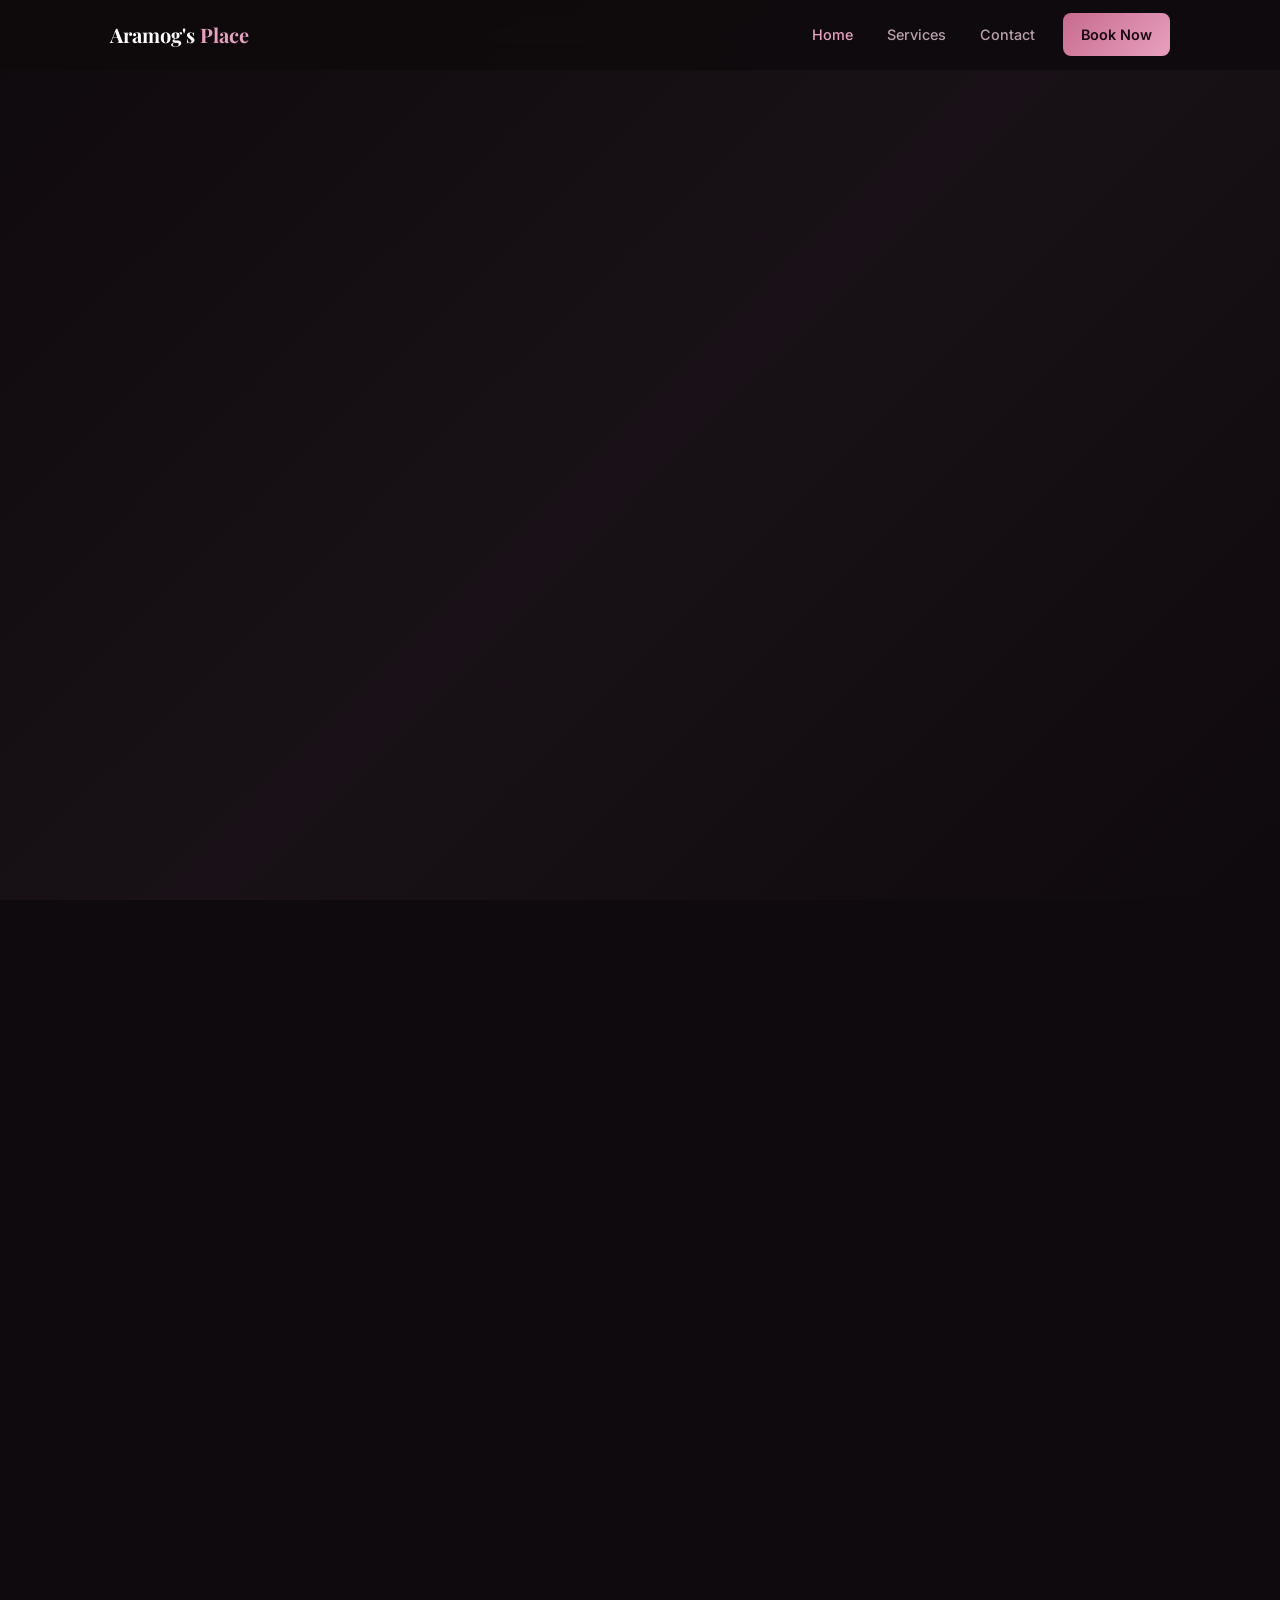
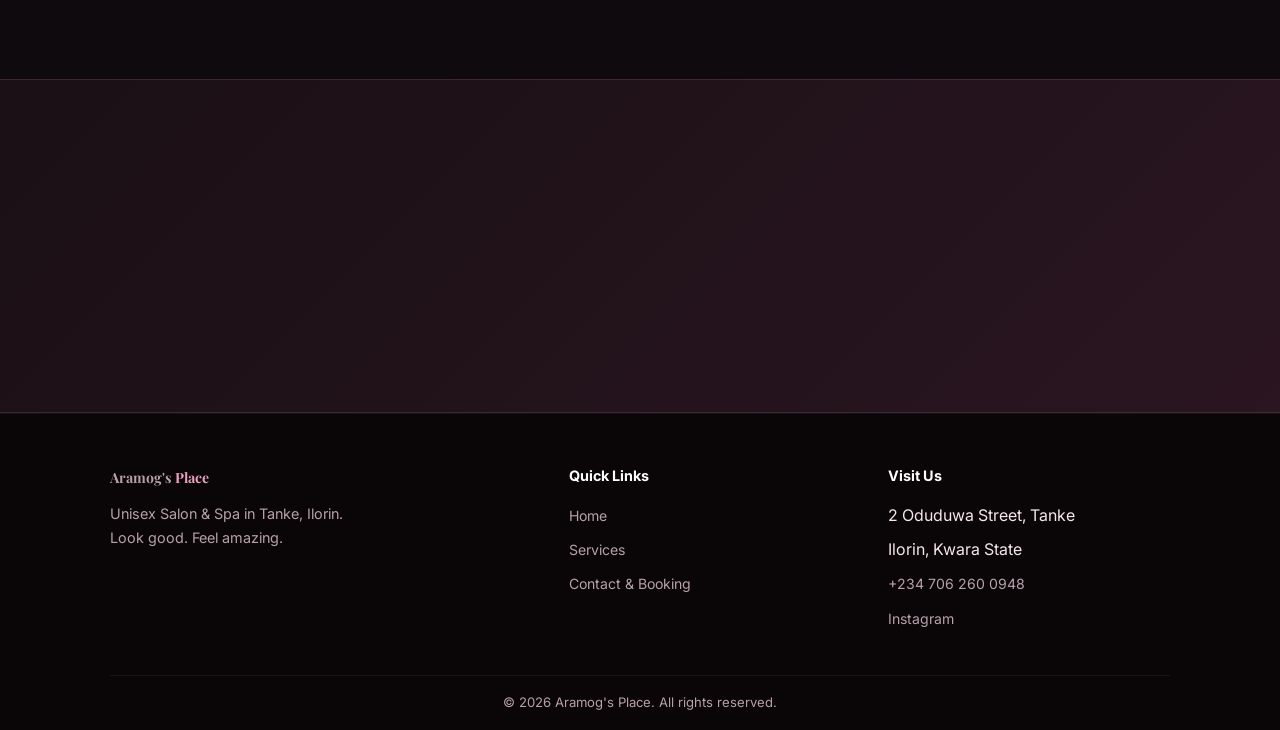
==== index.html @ 9e87bd67 "Add files via upload" ====
<!DOCTYPE html>
<html lang="en">
<head>
  <meta charset="UTF-8">
  <meta name="viewport" content="width=device-width, initial-scale=1.0">
  <title>Aramog's Place | Unisex Salon & Spa — Ilorin</title>
  <meta name="description" content="Aramog's Place Unisex Salon and Spa in Tanke, Ilorin. Hairstyling, facial treatments, massage, body scrubbing and waxing.">
  <link rel="stylesheet" href="styles.css">
</head>
<body>

  <nav class="nav">
    <div class="nav-inner">
      <a href="index.html" class="logo">Aramog's <span>Place</span></a>
      <button class="menu-toggle" aria-label="Menu"><span></span><span></span><span></span></button>
      <div class="nav-links">
        <a href="index.html" class="active">Home</a>
        <a href="services.html">Services</a>
        <a href="contact.html">Contact</a>
        <a href="contact.html" class="btn-nav">Book Now</a>
      </div>
    </div>
  </nav>

  <section class="hero">
    <div class="hero-bg"></div>
    <div class="container">
      <div class="hero-content">
        <div class="hero-badge reveal">Unisex Salon & Spa · Ilorin</div>
        <h1 class="reveal reveal-d1">Look Good.<br>Feel <span>Amazing.</span></h1>
        <p class="reveal reveal-d2">Welcome to Aramog's Place — your go-to unisex salon and spa in Tanke, Ilorin. Premium hairstyling, facials, massage and full body care in a calm, modern space.</p>
        <div class="hero-btns reveal reveal-d3">
          <a href="contact.html" class="btn btn-primary">Book an Appointment</a>
          <a href="services.html" class="btn btn-outline">Our Services</a>
          <a href="https://wa.me/2347062600948" target="_blank" class="btn btn-whatsapp">WhatsApp Us</a>
        </div>
      </div>
    </div>
  </section>

  <section class="section">
    <div class="container">
      <div class="section-header reveal">
        <span class="label">What We Do</span>
        <h2>Our Signature Services</h2>
        <p>From sharp cuts to deep relaxation — everything you need under one roof.</p>
      </div>
      <div class="services-grid">
        <div class="service-card reveal">
          <div class="service-icon">💇</div>
          <h3>Unisex Hairstyling</h3>
          <p>Cuts, colour, treatments and styling for men and women. Fresh looks that suit your face and lifestyle.</p>
        </div>
        <div class="service-card reveal reveal-d1">
          <div class="service-icon">✨</div>
          <h3>Facial Treatments</h3>
          <p>Deep cleansing and glow facials to refresh your skin and leave you looking radiant.</p>
        </div>
        <div class="service-card reveal reveal-d2">
          <div class="service-icon">🧘</div>
          <h3>Massage Therapy</h3>
          <p>Relaxing full-body and targeted massage to melt stress and ease tired muscles.</p>
        </div>
        <div class="service-card reveal">
          <div class="service-icon">🧴</div>
          <h3>Body Scrubbing</h3>
          <p>Exfoliating body treatments that leave your skin smooth, soft and renewed.</p>
        </div>
        <div class="service-card reveal reveal-d1">
          <div class="service-icon">🌟</div>
          <h3>Body Waxing</h3>
          <p>Professional waxing services for smooth, clean results with care and comfort.</p>
        </div>
        <div class="service-card reveal reveal-d2">
          <div class="service-icon">👑</div>
          <h3>Spa Experience</h3>
          <p>A calm, private space designed for you to unwind and leave feeling brand new.</p>
        </div>
      </div>
      <div style="text-align:center;margin-top:36px;" class="reveal">
        <a href="services.html" class="btn btn-outline">View All Services</a>
      </div>
    </div>
  </section>

  <section class="section section-alt">
    <div class="container">
      <div class="about-grid">
        <div class="about-img reveal">
          <img src="assets/reception.jpg" alt="Aramog's Place reception">
        </div>
        <div class="about-content reveal reveal-d1">
          <h2>A space made for you</h2>
          <p>Aramog's Place is a modern unisex salon and spa in the heart of Tanke, Ilorin. We combine skilled stylists, quality products and a peaceful atmosphere so every visit feels special.</p>
          <p>Whether you need a fresh cut, a full spa day or a quick treatment before an event — we’re here to take care of you.</p>
          <div class="feature-list">
            <div class="feature-item"><div class="dot">✓</div><div><strong>Unisex</strong> — men and women welcome</div></div>
            <div class="feature-item"><div class="dot">✓</div><div><strong>Clean & modern</strong> salon and spa rooms</div></div>
            <div class="feature-item"><div class="dot">✓</div><div><strong>Experienced team</strong> focused on your comfort</div></div>
          </div>
        </div>
      </div>
    </div>
  </section>

  <section class="section">
    <div class="container">
      <div class="section-header reveal">
        <span class="label">Our Space</span>
        <h2>Inside Aramog's Place</h2>
        <p>A clean, stylish environment where beauty and relaxation meet.</p>
      </div>
      <div class="gallery-grid">
        <div class="gallery-item reveal"><img src="assets/salon-floor.jpg" alt="Salon floor"></div>
        <div class="gallery-item reveal reveal-d1"><img src="assets/spa-room.jpg" alt="Spa room"></div>
        <div class="gallery-item reveal reveal-d2"><img src="assets/styling.jpg" alt="Styling station"></div>
        <div class="gallery-item reveal"><img src="assets/haircut.jpg" alt="Hair service"></div>
        <div class="gallery-item reveal reveal-d1"><img src="assets/interior.jpg" alt="Interior"></div>
        <div class="gallery-item reveal reveal-d2"><img src="assets/service-1.jpg" alt="Client service"></div>
      </div>
    </div>
  </section>

  <section class="cta">
    <div class="container reveal">
      <h2>Ready for your next look?</h2>
      <p>Book your appointment today — walk-ins are welcome when space allows.</p>
      <div class="hero-btns" style="justify-content:center;">
        <a href="contact.html" class="btn btn-primary">Book Now</a>
        <a href="https://wa.me/2347062600948" target="_blank" class="btn btn-whatsapp">Chat on WhatsApp</a>
      </div>
    </div>
  </section>

  <footer class="footer">
    <div class="container">
      <div class="footer-grid">
        <div class="footer-brand">
          <a href="index.html" class="logo">Aramog's <span>Place</span></a>
          <p>Unisex Salon & Spa in Tanke, Ilorin. Look good. Feel amazing.</p>
        </div>
        <div>
          <h4>Quick Links</h4>
          <ul>
            <li><a href="index.html">Home</a></li>
            <li><a href="services.html">Services</a></li>
            <li><a href="contact.html">Contact & Booking</a></li>
          </ul>
        </div>
        <div>
          <h4>Visit Us</h4>
          <ul>
            <li>2 Oduduwa Street, Tanke</li>
            <li>Ilorin, Kwara State</li>
            <li><a href="https://wa.me/2347062600948">+234 706 260 0948</a></li>
            <li><a href="https://www.instagram.com/aramog_place/" target="_blank">Instagram</a></li>
          </ul>
        </div>
      </div>
      <div class="footer-bottom">© 2026 Aramog's Place. All rights reserved.</div>
    </div>
  </footer>

  <script src="script.js"></script>
</body>
</html>
---- styles.css ----
@import url('https://fonts.googleapis.com/css2?family=Playfair+Display:wght@600;700&family=Inter:wght@400;500;600;700&display=swap');

:root {
  --bg: #0f0a0d;
  --bg-2: #1a1218;
  --card: #221820;
  --pink: #e8a0bf;
  --pink-deep: #c76b8e;
  --gold: #d4a574;
  --cream: #f5e6eb;
  --white: #ffffff;
  --muted: #b8a0ab;
  --border: rgba(232, 160, 191, 0.15);
  --radius: 16px;
  --font: 'Inter', system-ui, sans-serif;
  --serif: 'Playfair Display', Georgia, serif;
}

* { margin: 0; padding: 0; box-sizing: border-box; }
html { scroll-behavior: smooth; }
body {
  font-family: var(--font);
  background: var(--bg);
  color: var(--cream);
  line-height: 1.65;
  overflow-x: hidden;
}
img { max-width: 100%; display: block; }
a { text-decoration: none; color: inherit; }
ul { list-style: none; }

.container {
  width: 100%;
  max-width: 1100px;
  margin: 0 auto;
  padding: 0 20px;
}

/* NAV */
.nav {
  position: fixed;
  top: 0; left: 0; right: 0;
  z-index: 1000;
  height: 70px;
  display: flex;
  align-items: center;
  background: rgba(15, 10, 13, 0.9);
  backdrop-filter: blur(14px);
  border-bottom: 1px solid transparent;
  transition: 0.3s;
}
.nav.scrolled { border-bottom-color: var(--border); }
.nav-inner {
  width: 100%;
  max-width: 1100px;
  margin: 0 auto;
  padding: 0 20px;
  display: flex;
  align-items: center;
  justify-content: space-between;
}
.logo {
  font-family: var(--serif);
  font-size: 1.25rem;
  font-weight: 700;
  color: var(--white);
}
.logo span { color: var(--pink); }
.nav-links {
  display: flex;
  align-items: center;
  gap: 6px;
}
.nav-links a {
  padding: 8px 14px;
  font-size: 0.9rem;
  font-weight: 500;
  color: var(--muted);
  border-radius: 8px;
  transition: 0.2s;
}
.nav-links a:hover,
.nav-links a.active { color: var(--pink); }
.nav-links .btn-nav {
  background: linear-gradient(135deg, var(--pink-deep), var(--pink));
  color: #1a0a10 !important;
  font-weight: 600;
  padding: 10px 18px;
  margin-left: 8px;
}
.menu-toggle {
  display: none;
  flex-direction: column;
  gap: 5px;
  background: none;
  border: none;
  cursor: pointer;
  padding: 8px;
}
.menu-toggle span {
  width: 22px; height: 2px;
  background: var(--cream);
  border-radius: 2px;
  transition: 0.3s;
}
.menu-toggle.active span:nth-child(1) { transform: translateY(7px) rotate(45deg); }
.menu-toggle.active span:nth-child(2) { opacity: 0; }
.menu-toggle.active span:nth-child(3) { transform: translateY(-7px) rotate(-45deg); }

/* HERO */
.hero {
  min-height: 100vh;
  display: flex;
  align-items: center;
  padding: 120px 0 80px;
  position: relative;
  overflow: hidden;
}
.hero-bg {
  position: absolute;
  inset: 0;
  background:
    linear-gradient(135deg, rgba(15,10,13,0.92) 0%, rgba(26,18,24,0.85) 50%, rgba(15,10,13,0.9) 100%),
    url('assets/salon-floor.jpg') center/cover;
  z-index: 0;
}
.hero-content { position: relative; z-index: 1; max-width: 640px; }
.hero-badge {
  display: inline-block;
  font-size: 0.75rem;
  font-weight: 600;
  letter-spacing: 0.12em;
  text-transform: uppercase;
  color: var(--pink);
  border: 1px solid var(--border);
  padding: 6px 14px;
  border-radius: 50px;
  margin-bottom: 20px;
}
.hero h1 {
  font-family: var(--serif);
  font-size: clamp(2.4rem, 5vw, 3.4rem);
  font-weight: 700;
  line-height: 1.15;
  margin-bottom: 16px;
  color: var(--white);
}
.hero h1 span { color: var(--pink); }
.hero p {
  font-size: 1.08rem;
  color: var(--muted);
  margin-bottom: 32px;
  max-width: 480px;
}
.hero-btns { display: flex; flex-wrap: wrap; gap: 12px; }

/* BUTTONS */
.btn {
  display: inline-flex;
  align-items: center;
  justify-content: center;
  gap: 8px;
  padding: 14px 26px;
  font-size: 0.92rem;
  font-weight: 600;
  border-radius: 10px;
  border: none;
  cursor: pointer;
  transition: 0.25s;
  font-family: var(--font);
}
.btn-primary {
  background: linear-gradient(135deg, var(--pink-deep), var(--pink));
  color: #1a0a10;
}
.btn-primary:hover {
  transform: translateY(-2px);
  box-shadow: 0 10px 30px rgba(199, 107, 142, 0.35);
}
.btn-outline {
  background: transparent;
  color: var(--cream);
  border: 1.5px solid rgba(232, 160, 191, 0.35);
}
.btn-outline:hover {
  border-color: var(--pink);
  color: var(--pink);
}
.btn-whatsapp {
  background: #25d366;
  color: white;
}
.btn-whatsapp:hover { background: #1da851; }

/* SECTIONS */
.section { padding: 90px 0; }
.section-alt { background: var(--bg-2); }
.section-header {
  text-align: center;
  max-width: 520px;
  margin: 0 auto 48px;
}
.section-header .label {
  display: block;
  font-size: 0.75rem;
  font-weight: 700;
  letter-spacing: 0.14em;
  text-transform: uppercase;
  color: var(--pink);
  margin-bottom: 10px;
}
.section-header h2 {
  font-family: var(--serif);
  font-size: clamp(1.8rem, 3.5vw, 2.3rem);
  margin-bottom: 12px;
  color: var(--white);
}
.section-header p { color: var(--muted); }

/* CARDS / GRID */
.services-grid {
  display: grid;
  grid-template-columns: repeat(auto-fill, minmax(280px, 1fr));
  gap: 22px;
}
.service-card {
  background: var(--card);
  border: 1px solid var(--border);
  border-radius: var(--radius);
  padding: 28px 24px;
  transition: 0.35s;
  transform-style: preserve-3d;
}
.service-card:hover {
  transform: translateY(-8px) rotateX(2deg);
  border-color: rgba(232, 160, 191, 0.4);
  box-shadow: 0 20px 50px rgba(0,0,0,0.4);
}
.service-icon {
  width: 48px; height: 48px;
  background: rgba(232, 160, 191, 0.12);
  border-radius: 12px;
  display: flex;
  align-items: center;
  justify-content: center;
  font-size: 1.4rem;
  margin-bottom: 16px;
}
.service-card h3 {
  font-size: 1.1rem;
  font-weight: 700;
  margin-bottom: 8px;
  color: var(--white);
}
.service-card p {
  font-size: 0.9rem;
  color: var(--muted);
}

/* GALLERY */
.gallery-grid {
  display: grid;
  grid-template-columns: repeat(auto-fill, minmax(260px, 1fr));
  gap: 16px;
}
.gallery-item {
  border-radius: var(--radius);
  overflow: hidden;
  aspect-ratio: 4/3;
  border: 1px solid var(--border);
  transition: 0.4s;
}
.gallery-item img {
  width: 100%;
  height: 100%;
  object-fit: cover;
  transition: transform 0.5s;
}
.gallery-item:hover {
  transform: translateY(-6px) scale(1.02);
  box-shadow: 0 20px 40px rgba(0,0,0,0.45);
}
.gallery-item:hover img { transform: scale(1.08); }

/* ABOUT SPLIT */
.about-grid {
  display: grid;
  grid-template-columns: 1fr 1fr;
  gap: 48px;
  align-items: center;
}
.about-img {
  border-radius: var(--radius);
  overflow: hidden;
  border: 1px solid var(--border);
  box-shadow: 0 20px 60px rgba(0,0,0,0.35);
}
.about-img img { width: 100%; height: 100%; object-fit: cover; aspect-ratio: 4/3; }
.about-content h2 {
  font-family: var(--serif);
  font-size: 1.9rem;
  margin-bottom: 16px;
  color: var(--white);
}
.about-content p {
  color: var(--muted);
  margin-bottom: 14px;
}
.feature-list { margin-top: 24px; display: grid; gap: 12px; }
.feature-item {
  display: flex;
  gap: 12px;
  align-items: flex-start;
}
.feature-item .dot {
  width: 22px; height: 22px;
  background: rgba(232, 160, 191, 0.15);
  color: var(--pink);
  border-radius: 50%;
  display: flex;
  align-items: center;
  justify-content: center;
  font-size: 0.7rem;
  flex-shrink: 0;
  margin-top: 2px;
}

/* HOURS / INFO */
.info-cards {
  display: grid;
  grid-template-columns: repeat(auto-fill, minmax(240px, 1fr));
  gap: 18px;
}
.info-card {
  background: var(--card);
  border: 1px solid var(--border);
  border-radius: var(--radius);
  padding: 24px;
  transition: 0.3s;
}
.info-card:hover {
  transform: translateY(-4px);
  border-color: rgba(232, 160, 191, 0.35);
}
.info-card h4 {
  color: var(--pink);
  font-size: 0.8rem;
  letter-spacing: 0.08em;
  text-transform: uppercase;
  margin-bottom: 10px;
}
.info-card p, .info-card a {
  color: var(--cream);
  font-size: 0.95rem;
}
.info-card a:hover { color: var(--pink); }

/* CONTACT */
.contact-grid {
  display: grid;
  grid-template-columns: 1fr 1fr;
  gap: 36px;
}
.contact-box {
  background: var(--card);
  border: 1px solid var(--border);
  border-radius: var(--radius);
  padding: 32px 28px;
}
.contact-box h3 {
  font-family: var(--serif);
  font-size: 1.4rem;
  margin-bottom: 8px;
  color: var(--white);
}
.contact-box > p {
  color: var(--muted);
  margin-bottom: 24px;
  font-size: 0.95rem;
}
.contact-row {
  display: flex;
  gap: 14px;
  margin-bottom: 18px;
  align-items: flex-start;
}
.contact-row .icon {
  width: 40px; height: 40px;
  background: rgba(232, 160, 191, 0.12);
  border-radius: 10px;
  display: flex;
  align-items: center;
  justify-content: center;
  flex-shrink: 0;
}
.contact-row .label { font-size: 0.75rem; color: var(--muted); }
.contact-row .value { font-weight: 600; font-size: 0.95rem; }
.contact-row a:hover { color: var(--pink); }

.form-group { margin-bottom: 14px; }
.form-group label {
  display: block;
  font-size: 0.82rem;
  font-weight: 600;
  margin-bottom: 6px;
  color: var(--muted);
}
.form-group input,
.form-group select,
.form-group textarea {
  width: 100%;
  padding: 12px 14px;
  background: var(--bg);
  border: 1px solid var(--border);
  border-radius: 10px;
  color: var(--cream);
  font-size: 0.95rem;
  font-family: var(--font);
}
.form-group input:focus,
.form-group select:focus,
.form-group textarea:focus {
  outline: none;
  border-color: var(--pink);
}
.form-group textarea { min-height: 100px; resize: vertical; }

/* CTA */
.cta {
  text-align: center;
  padding: 80px 0;
  background: linear-gradient(135deg, #1a1015 0%, #2a1520 100%);
  border-top: 1px solid var(--border);
  border-bottom: 1px solid var(--border);
}
.cta h2 {
  font-family: var(--serif);
  font-size: 2rem;
  margin-bottom: 12px;
  color: var(--white);
}
.cta p { color: var(--muted); margin-bottom: 28px; }

/* PAGE HERO */
.page-hero {
  padding: 130px 0 50px;
  text-align: center;
  background: linear-gradient(180deg, #1a1015 0%, var(--bg) 100%);
}
.page-hero .label {
  font-size: 0.75rem;
  font-weight: 700;
  letter-spacing: 0.14em;
  text-transform: uppercase;
  color: var(--pink);
  margin-bottom: 10px;
  display: block;
}
.page-hero h1 {
  font-family: var(--serif);
  font-size: clamp(2rem, 4vw, 2.6rem);
  margin-bottom: 12px;
  color: var(--white);
}
.page-hero p {
  color: var(--muted);
  max-width: 460px;
  margin: 0 auto;
}

/* FOOTER */
.footer {
  background: #0a0608;
  padding: 50px 0 0;
  border-top: 1px solid rgba(255,255,255,0.05);
}
.footer-grid {
  display: grid;
  grid-template-columns: 1.5fr 1fr 1fr;
  gap: 36px;
  padding-bottom: 36px;
  border-bottom: 1px solid rgba(255,255,255,0.06);
}
.footer-brand p {
  color: var(--muted);
  font-size: 0.9rem;
  margin-top: 12px;
  max-width: 260px;
}
.footer h4 {
  color: var(--white);
  font-size: 0.9rem;
  margin-bottom: 14px;
}
.footer li { margin-bottom: 8px; }
.footer a {
  font-size: 0.88rem;
  color: var(--muted);
  transition: 0.2s;
}
.footer a:hover { color: var(--pink); }
.footer-bottom {
  padding: 16px 0;
  text-align: center;
  font-size: 0.82rem;
  color: var(--muted);
}

/* MOTION */
.reveal {
  opacity: 0;
  transform: translateY(36px);
  transition: opacity 0.7s ease, transform 0.7s ease;
}
.reveal.visible {
  opacity: 1;
  transform: translateY(0);
}
.reveal-d1 { transition-delay: 0.1s; }
.reveal-d2 { transition-delay: 0.2s; }
.reveal-d3 { transition-delay: 0.3s; }

/* RESPONSIVE */
@media (max-width: 900px) {
  .nav-links {
    position: fixed;
    top: 70px; left: 0; right: 0; bottom: 0;
    background: rgba(15, 10, 13, 0.98);
    flex-direction: column;
    align-items: stretch;
    padding: 24px 20px;
    gap: 4px;
    transform: translateX(100%);
    transition: transform 0.35s ease;
  }
  .nav-links.open { transform: translateX(0); }
  .nav-links a { padding: 14px 16px; font-size: 1.05rem; }
  .nav-links .btn-nav { margin: 12px 0 0; text-align: center; }
  .menu-toggle { display: flex; }
  .about-grid, .contact-grid { grid-template-columns: 1fr; }
  .footer-grid { grid-template-columns: 1fr 1fr; }
}
@media (max-width: 600px) {
  .hero { min-height: auto; padding: 110px 0 60px; }
  .section { padding: 60px 0; }
  .hero-btns { flex-direction: column; }
  .hero-btns .btn { width: 100%; }
  .footer-grid { grid-template-columns: 1fr; }
}
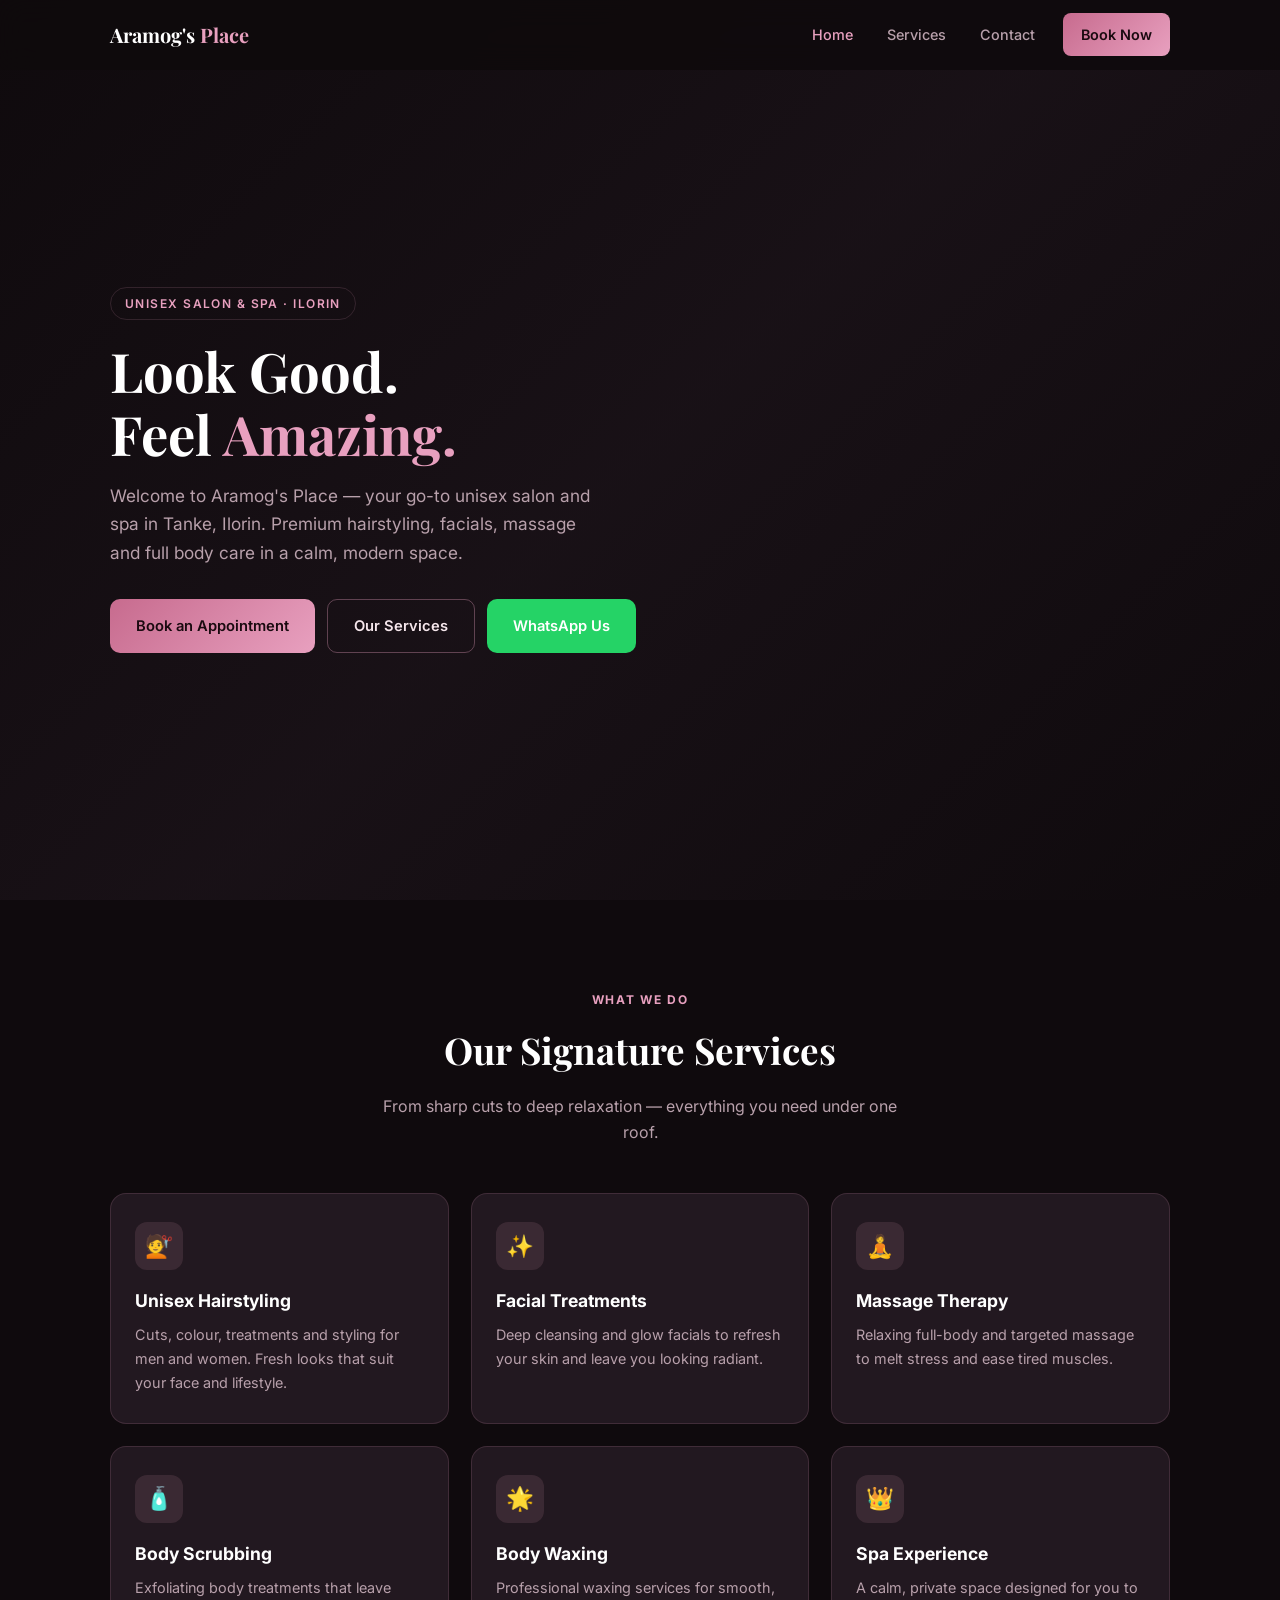
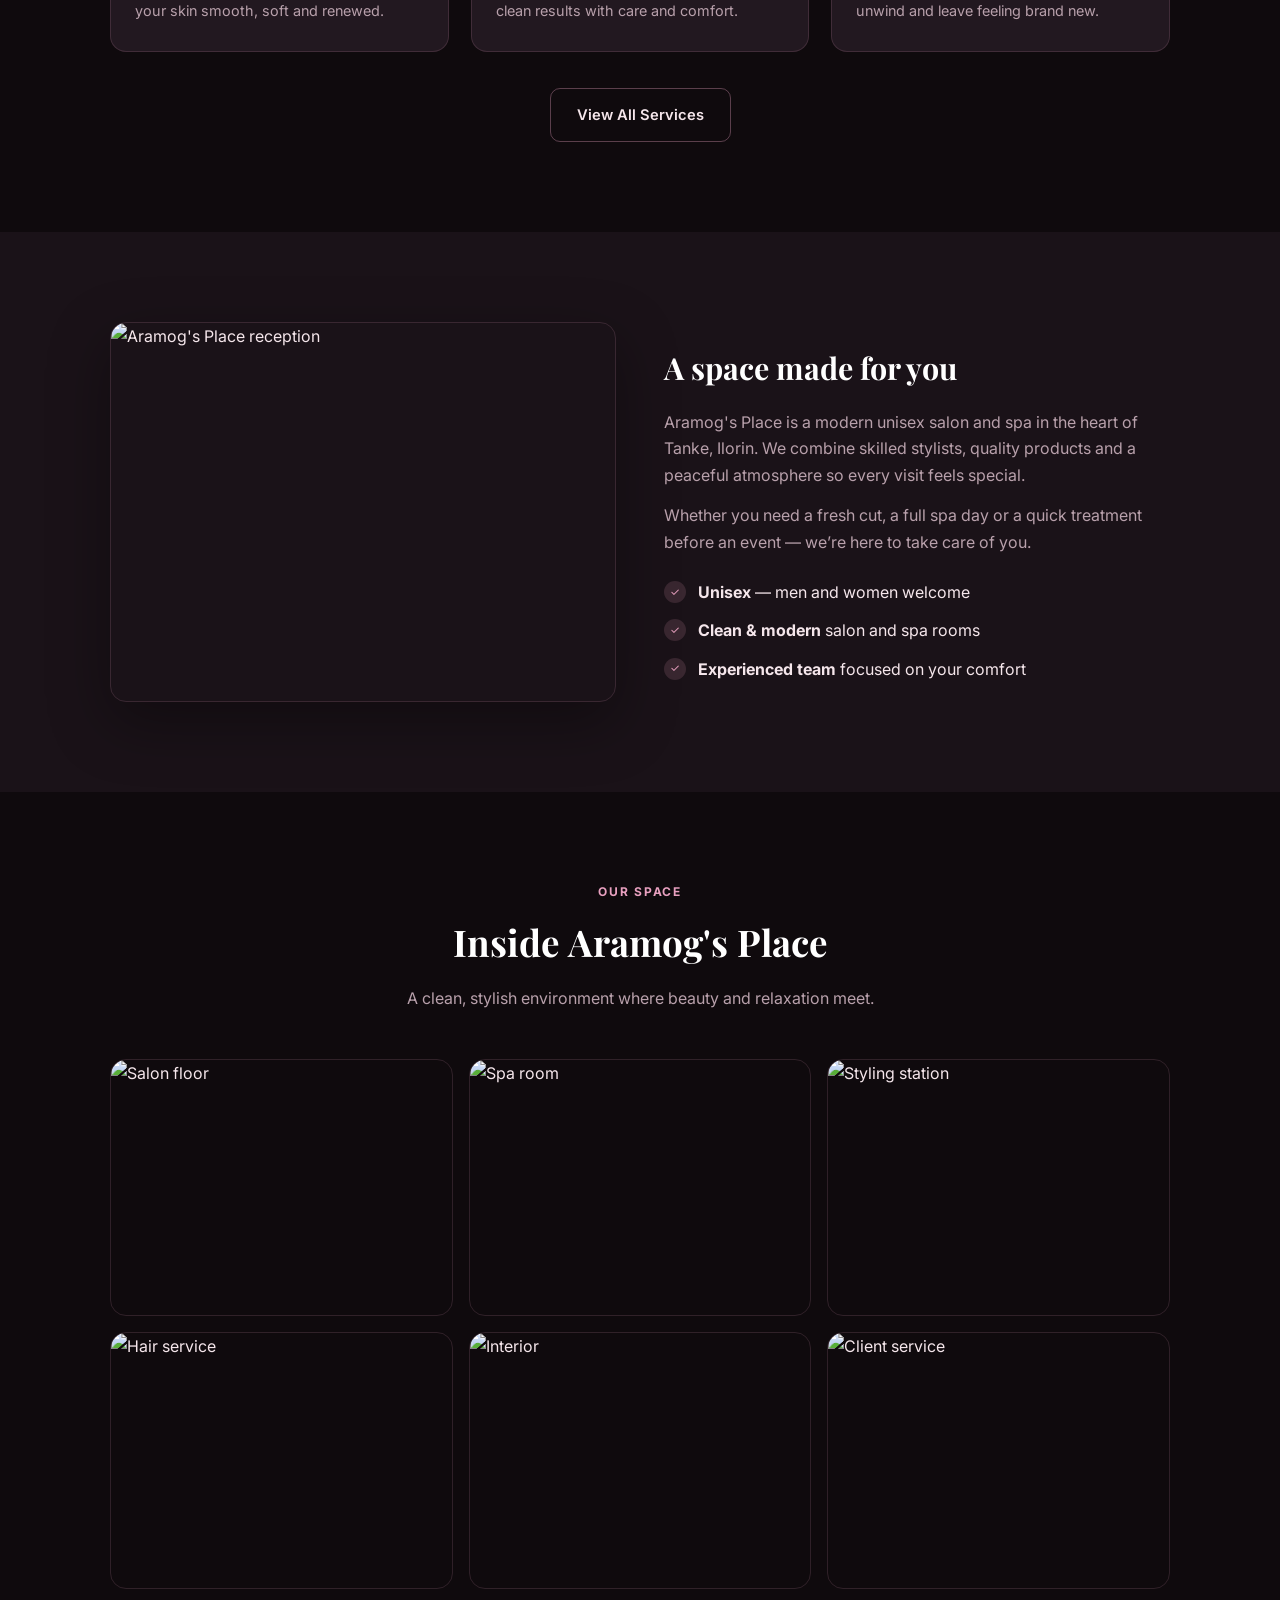
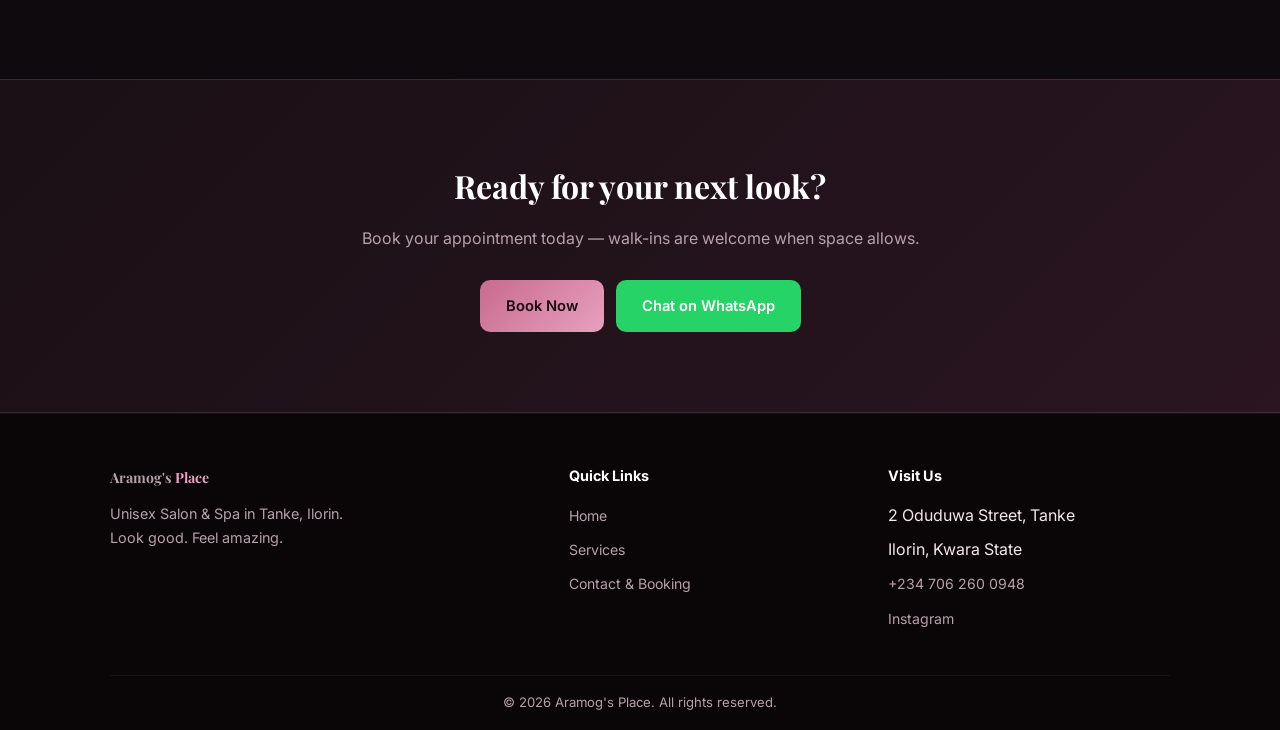
==== commit 07c42f87: "Add files via upload" ====
--- a/index.html
+++ b/index.html
@@ -161,6 +161,9 @@
     </div>
   </footer>
 
-  <script src="script.js"></script>
+  <script>
+document.querySelectorAll('.reveal').forEach(function(el){ el.classList.add('visible'); });
+</script>
+<script src="script.js"></script>
 </body>
 </html>
--- a/styles.css
+++ b/styles.css
@@ -508,17 +508,13 @@
 
 /* MOTION */
 .reveal {
-  opacity: 0;
-  transform: translateY(36px);
-  transition: opacity 0.7s ease, transform 0.7s ease;
-}
-.reveal.visible {
   opacity: 1;
   transform: translateY(0);
-}
-.reveal-d1 { transition-delay: 0.1s; }
-.reveal-d2 { transition-delay: 0.2s; }
-.reveal-d3 { transition-delay: 0.3s; }
+  transition: opacity 0.6s ease, transform 0.6s ease;
+}
+.reveal-d1 { transition-delay: 0.08s; }
+.reveal-d2 { transition-delay: 0.16s; }
+.reveal-d3 { transition-delay: 0.24s; }
 
 /* RESPONSIVE */
 @media (max-width: 900px) {
